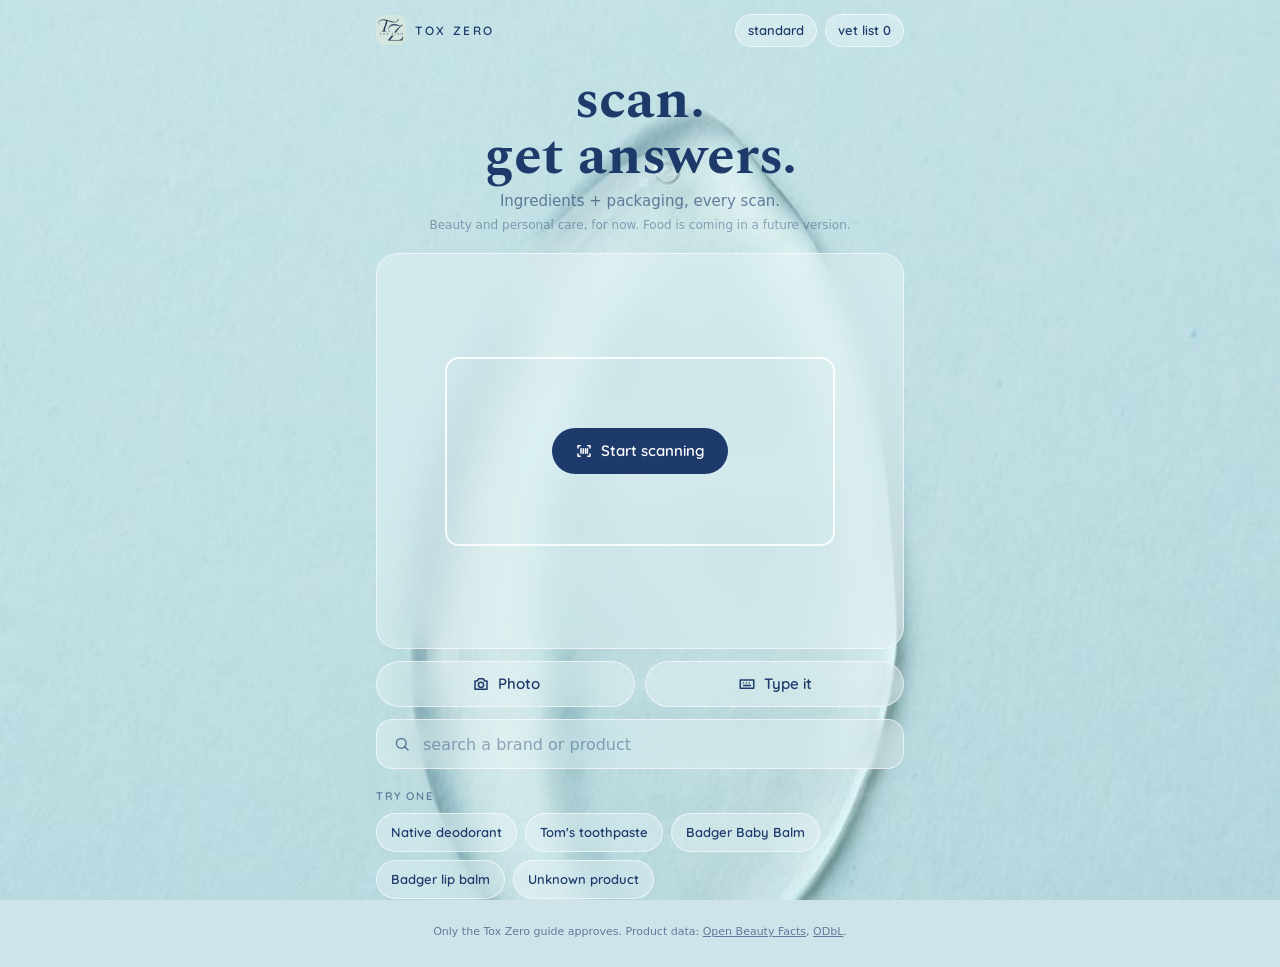
==== index.html @ f51aa3c1 "Deploy 7bb1951" ====
<!doctype html>
<html lang="en">
<head>
<meta charset="utf-8">
<meta name="viewport" content="width=device-width, initial-scale=1, viewport-fit=cover">
<title>Tox Zero Scanner</title>
<meta name="description" content="Scan a beauty product. Ingredients and packaging, every scan, and the swaption if it fails.">
<meta name="robots" content="noindex, nofollow">
<meta name="theme-color" content="#CFE4EA">
<meta name="color-scheme" content="light">
<meta name="apple-mobile-web-app-capable" content="yes">
<meta name="mobile-web-app-capable" content="yes">
<meta name="apple-mobile-web-app-status-bar-style" content="default">
<meta name="apple-mobile-web-app-title" content="Tox Zero">
<link rel="manifest" href="manifest.webmanifest">
<link rel="icon" href="icons/icon-192.png">
<link rel="apple-touch-icon" href="icons/apple-touch-icon.png">
<link rel="stylesheet" href="styles.css?v=12">
</head>
<body>
<svg width="0" height="0" style="position:absolute" aria-hidden="true">
  <symbol id="i-check" viewBox="0 0 24 24"><path d="M5 12.5l4.5 4.5L19 7.5"/></symbol>
  <symbol id="i-x" viewBox="0 0 24 24"><path d="M6.5 6.5l11 11M17.5 6.5l-11 11"/></symbol>
  <symbol id="i-q" viewBox="0 0 24 24"><path d="M9.2 9a3 3 0 1 1 4.3 2.7c-.9.5-1.5 1.1-1.5 2.1v.4M12 18h.01"/></symbol>
  <symbol id="i-warn" viewBox="0 0 24 24"><path d="M12 4.5l8.5 15h-17zM12 10.5v3.5M12 17h.01"/></symbol>
  <symbol id="i-dash" viewBox="0 0 24 24"><path d="M7 12h10"/></symbol>
  <symbol id="i-drop" viewBox="0 0 24 24"><path d="M12 3.5s-6 6.6-6 11a6 6 0 0 0 12 0c0-4.4-6-11-6-11z"/></symbol>
  <symbol id="i-bottle" viewBox="0 0 24 24"><path d="M9.5 3h5M10.5 3v3.5L8 9.5V20a1 1 0 0 0 1 1h6a1 1 0 0 0 1-1V9.5l-2.5-3V3"/></symbol>
  <symbol id="i-owner" viewBox="0 0 24 24"><path d="M4 21V9l8-5 8 5v12M9.5 21v-5h5v5M3 21h18"/></symbol>
  <symbol id="i-camera" viewBox="0 0 24 24"><path d="M4 8h3l2-3h6l2 3h3v11H4z"/><circle cx="12" cy="13" r="3.5"/></symbol>
  <symbol id="i-keys" viewBox="0 0 24 24"><path d="M3 6.5h18v11H3zM7 10.5h.01M11 10.5h.01M15 10.5h.01M7.5 14h9"/></symbol>
  <symbol id="i-search" viewBox="0 0 24 24"><circle cx="11" cy="11" r="6.5"/><path d="M20 20l-4.2-4.2"/></symbol>
  <symbol id="i-arrow" viewBox="0 0 24 24"><path d="M4 12h15M13 6l6 6-6 6"/></symbol>
  <symbol id="i-back" viewBox="0 0 24 24"><path d="M15 6l-6 6 6 6"/></symbol>
  <symbol id="i-info" viewBox="0 0 24 24"><circle cx="12" cy="12" r="9"/><path d="M12 11v5.5M12 7.6h.01"/></symbol>
  <symbol id="i-flask" viewBox="0 0 24 24"><path d="M9.5 3h5M10.5 3v6L5.6 17.6A2.3 2.3 0 0 0 7.6 21h8.8a2.3 2.3 0 0 0 2-3.4L13.5 9V3M7.6 15h8.8"/></symbol>
  <symbol id="i-bolt" viewBox="0 0 24 24"><path d="M13 3 5 14h6l-1 7 8-11h-6l1-7z"/></symbol>
  <symbol id="i-scan" viewBox="0 0 24 24"><path d="M4 8V5h3M17 5h3v3M20 16v3h-3M7 19H4v-3M8 9v6M11 9v6M14 9v6M16.5 9v6"/></symbol>
</svg>

<header class="bar">
  <a class="mark" href="#/" aria-label="Tox Zero Scanner home"><img src="icons/icon-192.png" alt=""><span>TOX ZERO</span></a>
  <nav>
    <a href="#/standard" class="glass">standard</a>
    <a href="#/vet" class="glass">vet list<b id="vetCount">0</b></a>
  </nav>
</header>

<main id="app">
  <section id="home" class="view">
    <h1 class="title">scan.<br>get answers.</h1>
    <p class="sub">Ingredients + packaging, every scan.<br><span class="scope">Beauty and personal care, for now. Food is coming in a future version.</span></p>

    <div class="finder glass" id="finder">
      <video id="video" playsinline muted></video>
      <div class="reticle" aria-hidden="true"></div>
      <button class="pill glass small" id="torchBtn" type="button" hidden aria-label="Flash"><svg class="i"><use href="#i-bolt"/></svg>Flash</button>
      <button class="pill navy" id="startBtn" type="button"><svg class="i"><use href="#i-scan"/></svg>Start scanning</button>
      <button class="pill navy small" id="stopBtn" type="button" hidden>Stop</button>
      <p class="camMsg" id="camMsg" hidden></p>
    </div>

    <div class="row">
      <label class="pill glass" for="photoInput"><svg class="i"><use href="#i-camera"/></svg>Photo</label>
      <input id="photoInput" type="file" accept="image/*" capture="environment" hidden>
      <button class="pill glass" id="typeBtn" type="button"><svg class="i"><use href="#i-keys"/></svg>Type it</button>
    </div>
    <form class="codeForm" id="codeForm" hidden>
      <div class="field glass" style="flex:1"><input id="codeInput" inputmode="numeric" pattern="[0-9 ]*" placeholder="barcode digits" aria-label="Barcode number" autocomplete="off"></div>
      <button class="pill navy" type="submit">Check</button>
    </form>

    <form class="search" id="searchForm" role="search">
      <div class="field glass"><svg class="i"><use href="#i-search"/></svg><input id="searchInput" type="search" placeholder="search a brand or product" aria-label="Search by name" autocomplete="off"></div>
    </form>

    <p class="label">TRY ONE</p>
    <div class="chips demo">
      <button type="button" class="chip glass" data-code="0812154030013">Native deodorant</button>
      <button type="button" class="chip glass" data-code="0077326470176">Tom's toothpaste</button>
      <button type="button" class="chip glass" data-code="0634084028010">Badger Baby Balm</button>
      <button type="button" class="chip glass" data-code="0634084331646">Badger lip balm</button>
      <button type="button" class="chip glass" data-code="0860000424240">Unknown product</button>
    </div>
  </section>

  <section id="panel" class="view" hidden></section>
</main>

<footer class="foot">
  <p>Only the Tox Zero guide approves. Product data: <a href="https://world.openbeautyfacts.org" target="_blank" rel="noopener">Open Beauty Facts</a>, <a href="https://opendatacommons.org/licenses/odbl/1-0/" target="_blank" rel="noopener">ODbL</a>.</p>
</footer>

<div class="sheet" id="sheet" hidden aria-live="polite">
  <div class="grab" id="grab" data-drag aria-label="Pull up for details"><i></i></div>
  <div class="sheet-body" id="sheetBody"></div>
</div>

<div class="info" id="info" hidden>
  <div class="info-card" role="dialog" aria-modal="true">
    <button class="info-x" id="infoClose" type="button" aria-label="Close"><svg class="i"><use href="#i-x"/></svg></button>
    <div id="infoBody"></div>
  </div>
</div>

<div class="busy" id="busy" hidden><span></span></div>

<script src="vendor/zxing-library-0.21.3.min.js"></script>
<script type="module" src="app.js?v=12"></script>
</body>
</html>
---- styles.css ----
/* Tox Zero Scanner — house look (tox-zero-brand skill, DEFAULT LOOK):
   light photo shown raw + see-through frosted glass + navy ink. Quicksand UI, Spectral titles, Garamond names. */
@font-face { font-family: "Spectral"; src: url(fonts/Spectral-Bold.ttf) format("truetype"); font-weight: 700; font-display: swap; }
@font-face { font-family: "Spectral"; src: url(fonts/Spectral-Regular.ttf) format("truetype"); font-weight: 400; font-display: swap; }
@font-face { font-family: "EB Garamond"; src: url(fonts/EBGaramond-Regular.ttf) format("truetype"); font-weight: 400; font-display: swap; }
@font-face { font-family: "Quicksand"; src: url(fonts/Quicksand-Regular.ttf) format("truetype"); font-weight: 400; font-display: swap; }
@font-face { font-family: "Quicksand"; src: url(fonts/Quicksand-Bold.ttf) format("truetype"); font-weight: 700; font-display: swap; }

:root {
  --ink: #1E3A6B;                 /* navy chrome */
  --ink-body: #2A4570;            /* navy body */
  --ink-soft: rgba(30, 58, 107, .62);
  --ink-faint: rgba(30, 58, 107, .42);
  --glass: rgba(255, 255, 255, .30);
  --glass-strong: rgba(255, 255, 255, .46);
  --rim: rgba(255, 255, 255, .58);
  --blur: blur(18px) saturate(1.15);
  --mint: #A9DCC5;                /* yes — from the logo's mint */
  --coral: #FF8E9E;               /* reject — the SKIP coral */
  --pink: #D4A6BD;                /* Andra's pick */
  --display: "Spectral", Georgia, serif;
  --serif: "EB Garamond", Garamond, Georgia, serif;
  --ui: "Quicksand", system-ui, sans-serif;
  color-scheme: light;
}

* { box-sizing: border-box; }
html { -webkit-text-size-adjust: 100%; }
body {
  margin: 0; min-height: 100dvh; color: var(--ink-body); background: #CFE4EA;
  font-family: var(--ui); font-size: 16px; line-height: 1.45;
  padding: env(safe-area-inset-top) 0 env(safe-area-inset-bottom);
}
/* the photo, raw — fixed layer so it works on iOS too */
body::before { content: ""; position: fixed; inset: 0; z-index: -1; background: url(img/bg.jpg) center / cover no-repeat; }
a { color: inherit; }
button, input { font: inherit; color: inherit; }
[hidden] { display: none !important; }
svg.i { width: 1em; height: 1em; flex: none; stroke: currentColor; fill: none; stroke-width: 2; stroke-linecap: round; stroke-linejoin: round; }

.glass { background: var(--glass); -webkit-backdrop-filter: var(--blur); backdrop-filter: var(--blur); border: 1px solid var(--rim); }

/* header */
.bar { display: flex; align-items: center; justify-content: space-between; padding: 14px 16px 4px; max-width: 560px; margin: 0 auto; }
.mark { display: flex; align-items: center; gap: 9px; text-decoration: none; color: var(--ink); }
.mark img { width: 30px; height: 30px; border-radius: 8px; }
.mark span { font-weight: 700; font-size: 12px; letter-spacing: .22em; }
.bar nav { display: flex; gap: 8px; }
.bar nav a { text-decoration: none; color: var(--ink); font-size: 13px; font-weight: 700; padding: 6px 12px; border-radius: 999px; }
.bar nav b { margin-left: 4px; }

main { max-width: 560px; margin: 0 auto; padding: 0 16px 20px; }
.view { animation: rise .25s ease both; }
@keyframes rise { from { opacity: 0; transform: translateY(6px); } }

.title { font-family: var(--display); font-weight: 700; font-size: 56px; line-height: 1; margin: 22px 0 6px; text-align: center; color: var(--ink); }
.sub { text-align: center; color: var(--ink-soft); margin: 0 0 18px; font-size: 15px; }

/* viewfinder */
.finder { position: relative; aspect-ratio: 4 / 3; border-radius: 22px; overflow: hidden; display: grid; place-items: center; }
.finder video { position: absolute; inset: 0; width: 100%; height: 100%; object-fit: cover; opacity: 0; transition: opacity .3s; pointer-events: none; }
.finder.live video { opacity: 1; }
.reticle { position: absolute; inset: 26% 13%; border: 2px solid rgba(255, 255, 255, .85); border-radius: 14px; pointer-events: none; }
.finder #stopBtn { position: absolute; right: 12px; bottom: 12px; }
.finder #torchBtn { position: absolute; right: 12px; top: 12px; }
.finder #torchBtn.on { background: #fff; border-color: transparent; }
.camMsg { position: absolute; left: 14px; right: 14px; bottom: 12px; margin: 0; text-align: center; font-size: 14px; font-weight: 700; color: var(--ink); background: var(--glass-strong); border-radius: 12px; padding: 8px 10px; }

.pill { display: inline-flex; align-items: center; justify-content: center; gap: 8px; min-height: 46px; padding: 0 22px; border-radius: 999px; cursor: pointer; font-weight: 700; font-size: 15px; text-decoration: none; border: 1px solid var(--rim); color: var(--ink); -webkit-tap-highlight-color: transparent; }
.pill.navy { background: var(--ink); color: #fff; border-color: transparent; }
.pill.small { min-height: 36px; padding: 0 14px; font-size: 13px; }
.pill:active { transform: scale(.98); }
.pill svg.i { width: 18px; height: 18px; }

.row { display: grid; grid-template-columns: 1fr 1fr; gap: 10px; margin: 12px 0; }
.codeForm { display: flex; gap: 8px; margin: 0 0 12px; }
.field { display: flex; align-items: center; gap: 10px; min-height: 50px; padding: 0 16px; border-radius: 16px; }
.field svg.i { width: 18px; height: 18px; color: var(--ink-soft); }
.field input { flex: 1; min-width: 0; border: 0; background: none; outline: none; font-size: 16px; color: var(--ink); }
::placeholder { color: var(--ink-faint); }
.search { margin: 2px 0 20px; }

.label { font-size: 11px; font-weight: 700; letter-spacing: .16em; color: var(--ink-soft); margin: 0 0 8px; }
.chips { display: flex; flex-wrap: wrap; gap: 8px; }
.chip { font-size: 13px; font-weight: 700; padding: 9px 14px; border-radius: 999px; cursor: pointer; color: var(--ink); }

/* result hero — Bobby-style photo + stamp */
.back { display: inline-flex; align-items: center; gap: 4px; margin: 6px 0 4px; font-size: 14px; font-weight: 700; color: var(--ink); background: none; border: 0; padding: 6px 0; cursor: pointer; }
.hero { text-align: center; margin: 4px 0 14px; }
.photo { position: relative; width: 132px; height: 132px; margin: 0 auto; border-radius: 50%; padding: 6px; }
.photo img, .photo .ph { width: 100%; height: 100%; border-radius: 50%; object-fit: contain; background: #fff; display: grid; place-items: center; }
.photo .ph { font-family: var(--display); font-weight: 700; font-size: 44px; color: var(--ink-faint); background: rgba(255, 255, 255, .55); }
.stamp { display: inline-flex; align-items: center; gap: 6px; margin-top: -16px; position: relative; padding: 8px 16px; border-radius: 999px; font-weight: 700; font-size: 15px; color: var(--ink); border: 1px solid var(--rim); }
.stamp svg.i { width: 16px; height: 16px; stroke-width: 3; }
.stamp.reject { background: var(--coral); }
.stamp.pick { background: var(--mint); }
.stamp.unvetted { background: var(--glass-strong); -webkit-backdrop-filter: var(--blur); backdrop-filter: var(--blur); }
.hero .brand { margin-top: 12px; font-size: 11px; font-weight: 700; letter-spacing: .16em; text-transform: uppercase; color: var(--ink-soft); }
.hero .name { font-family: var(--serif); font-size: 22px; line-height: 1.2; color: var(--ink); margin-top: 2px; }

/* the three tiles — what's in it, what it's in, who owns it */
.tiles { display: grid; grid-template-columns: repeat(3, 1fr); gap: 8px; margin-bottom: 18px; }
.tile { border-radius: 18px; padding: 12px 8px 12px; text-align: center; display: flex; flex-direction: column; align-items: center; gap: 4px; min-width: 0; }
.tile .k { display: flex; align-items: center; gap: 5px; font-size: 10px; font-weight: 700; letter-spacing: .12em; color: var(--ink-soft); }
.tile .k svg.i { width: 13px; height: 13px; }
.dot { width: 38px; height: 38px; border-radius: 50%; display: grid; place-items: center; margin: 2px 0; }
.dot svg.i { width: 20px; height: 20px; stroke-width: 3; }
.dot.fail { background: var(--coral); color: #fff; }
.dot.pass { background: var(--mint); color: var(--ink); }
.dot.warn { background: #fff; color: var(--ink); border: 2px solid var(--coral); }
.dot.clear { background: rgba(255, 255, 255, .7); color: var(--ink); }
.dot.unknown { background: rgba(255, 255, 255, .45); color: var(--ink-faint); }
.tile .s { font-size: 13px; font-weight: 700; line-height: 1.2; color: var(--ink); overflow-wrap: anywhere; }

/* section headers */
h3.section { font-family: var(--display); font-weight: 700; font-size: 28px; color: var(--ink); margin: 8px 0 2px; }
.section-sub { margin: 0 0 12px; color: var(--ink-soft); font-size: 14px; }

/* Yuka-style: this ✕ → that ✓ */
.versus { display: flex; align-items: center; justify-content: center; gap: 14px; margin: 6px 0 14px; }
.versus .v { position: relative; width: 74px; height: 74px; border-radius: 50%; padding: 4px; }
.versus .v img, .versus .v .ph { width: 100%; height: 100%; border-radius: 50%; object-fit: contain; background: #fff; display: grid; place-items: center; font-family: var(--display); font-weight: 700; color: var(--ink-faint); }
.versus .badge { position: absolute; right: -4px; bottom: -4px; width: 26px; height: 26px; border-radius: 50%; display: grid; place-items: center; border: 2px solid #fff; }
.versus .badge svg.i { width: 14px; height: 14px; stroke-width: 3.5; }
.versus .badge.x { background: var(--coral); color: #fff; }
.versus .badge.ok { background: var(--mint); color: var(--ink); }
.versus .arrow svg.i { width: 30px; height: 30px; color: var(--ink); stroke-width: 2.2; }

/* swaption cards — horizontal, photo first */
.swaps { display: flex; gap: 10px; overflow-x: auto; scroll-snap-type: x mandatory; margin: 0 -16px 18px; padding: 2px 16px 6px; -webkit-overflow-scrolling: touch; scrollbar-width: none; }
.swaps::-webkit-scrollbar { display: none; }
.swap { flex: 0 0 62%; max-width: 240px; scroll-snap-align: start; text-decoration: none; border-radius: 20px; padding: 10px; display: flex; flex-direction: column; gap: 8px; color: var(--ink); }
.swap .pic { position: relative; aspect-ratio: 1 / 1; border-radius: 14px; background: #fff; overflow: hidden; display: grid; place-items: center; }
.swap .pic img { width: 100%; height: 100%; object-fit: contain; }
.swap .pic .ph { font-family: var(--display); font-weight: 700; font-size: 54px; color: var(--ink-faint); }
.swap .ok { position: absolute; left: 8px; top: 8px; display: inline-flex; align-items: center; gap: 4px; padding: 4px 9px; border-radius: 999px; background: var(--mint); font-size: 11px; font-weight: 700; color: var(--ink); }
.swap .ok svg.i { width: 12px; height: 12px; stroke-width: 3.5; }
.swap .heart { position: absolute; right: 8px; bottom: 8px; padding: 4px 9px; border-radius: 999px; background: rgba(255, 255, 255, .85); font-size: 11px; font-weight: 700; color: var(--ink); }
.swap .heart b { color: var(--pink); }
.swap .n { font-family: var(--serif); font-size: 18px; line-height: 1.2; }
.swap .mini { display: flex; gap: 6px; }
.swap .mini span { display: inline-flex; align-items: center; gap: 3px; padding: 3px 7px; border-radius: 999px; background: rgba(255, 255, 255, .55); font-size: 11px; font-weight: 700; }
.swap .mini svg.i { width: 12px; height: 12px; }
.swap .mini .w svg.i:last-child { color: #C99A12; }
.swap .sfoot { display: flex; justify-content: space-between; align-items: center; font-size: 13px; font-weight: 700; }
.swap .go { display: inline-flex; align-items: center; gap: 4px; }

/* why rows — dot + exact name + tag; tap to open */
.why { border-radius: 20px; padding: 6px 14px; margin-bottom: 18px; }
.why details { border-bottom: 1px solid rgba(255, 255, 255, .6); }
.why details:last-child { border-bottom: 0; }
.why summary { list-style: none; display: flex; align-items: center; gap: 10px; padding: 11px 0; cursor: pointer; }
.why summary::-webkit-details-marker { display: none; }
.why .d { width: 10px; height: 10px; border-radius: 50%; flex: none; background: var(--coral); }
.why .d.note { background: #fff; border: 2px solid var(--ink-faint); }
.why .what { flex: 1; min-width: 0; font-weight: 700; color: var(--ink); font-size: 15px; }
.why .tag { font-size: 11px; font-weight: 700; letter-spacing: .08em; color: var(--ink-soft); text-transform: uppercase; white-space: nowrap; }
.why p { margin: 0 0 12px 20px; font-family: var(--serif); font-size: 16px; color: var(--ink-body); }

.pickbox { border-radius: 20px; padding: 14px 16px; margin-bottom: 14px; }
.pickbox p { margin: 0 0 6px; font-family: var(--serif); font-size: 17px; color: var(--ink-body); }
.pickbox .meta { font-size: 13px; font-weight: 700; color: var(--ink-soft); }
.cta { width: 100%; margin: 4px 0 16px; }
.note { text-align: center; font-size: 14px; color: var(--ink-soft); margin: -6px 0 16px; }

details.inci { margin: 0 0 14px; padding: 12px 16px; border-radius: 16px; }
details.inci summary { font-size: 13px; font-weight: 700; cursor: pointer; color: var(--ink); }
details.inci p { font-size: 14px; color: var(--ink-body); margin: 10px 0 0; }
details.inci mark { background: rgba(255, 142, 158, .45); color: var(--ink); border-radius: 4px; padding: 0 2px; }
.attrib { font-size: 11px; color: var(--ink-soft); line-height: 1.5; text-align: center; }

/* lists (search, vet list) */
.list { list-style: none; padding: 0; margin: 0 0 20px; display: grid; gap: 8px; }
.list .item { width: 100%; display: flex; align-items: center; gap: 12px; text-align: left; cursor: pointer; padding: 10px 12px; border-radius: 16px; color: var(--ink); }
.list .thumb { width: 48px; height: 48px; flex: none; border-radius: 12px; background: #fff; object-fit: contain; display: grid; place-items: center; font-family: var(--display); font-weight: 700; color: var(--ink-faint); }
.list .txt { flex: 1; min-width: 0; }
.list .n { display: block; font-family: var(--serif); font-size: 17px; line-height: 1.2; }
.list .m { display: block; font-size: 12px; color: var(--ink-soft); margin-top: 2px; }
.list .ok { width: 24px; height: 24px; border-radius: 50%; background: var(--mint); display: grid; place-items: center; flex: none; }
.list .ok svg.i { width: 13px; height: 13px; stroke-width: 3.5; }
.empty { color: var(--ink-soft); }

.std .lead { text-align: center; color: var(--ink-soft); margin: 0 0 16px; }
.legend { border-radius: 20px; padding: 6px 14px; margin-bottom: 14px; }
.legend div { display: flex; align-items: center; gap: 12px; padding: 10px 0; border-bottom: 1px solid rgba(255, 255, 255, .6); }
.legend div:last-child { border-bottom: 0; }
.legend .dot { width: 32px; height: 32px; margin: 0; }
.legend b { color: var(--ink); display: block; }
.legend span { font-size: 14px; color: var(--ink-soft); }
.stats { display: grid; grid-template-columns: repeat(2, 1fr); gap: 8px; margin: 0 0 18px; }
.stats div { padding: 12px 14px; border-radius: 16px; }
.stats b { display: block; font-family: var(--display); font-size: 28px; line-height: 1.1; color: var(--ink); }
.stats span { font-size: 12px; color: var(--ink-soft); }

.foot { max-width: 560px; margin: 0 auto; padding: 4px 16px 26px; }
.foot p { font-size: 11px; color: var(--ink-soft); margin: 0; line-height: 1.6; text-align: center; }

.busy { position: fixed; inset: 0; background: rgba(255, 255, 255, .25); -webkit-backdrop-filter: blur(6px); backdrop-filter: blur(6px); display: grid; place-items: center; z-index: 9; }
.busy span { width: 34px; height: 34px; border-radius: 50%; border: 3px solid rgba(30, 58, 107, .2); border-top-color: var(--ink); animation: spin .8s linear infinite; }
@keyframes spin { to { transform: rotate(360deg); } }

@media (prefers-reduced-motion: reduce) { * { animation: none !important; transition: none !important; } }

/* ── pull-up result sheet (Yuka pattern, glass) ───────────────────────────── */
:root { --c-red: #FF8E9E; --c-yellow: #F2CF5E; --c-green: #7FCDA9; --lvl-pass: var(--c-green); --lvl-warn: var(--c-yellow); --lvl-clear: var(--c-green); --lvl-fail: var(--c-red); }
.sheet {
  position: fixed; left: 0; right: 0; bottom: 0; z-index: 20; max-width: 560px; margin: 0 auto;
  height: calc(100dvh - 48px - env(safe-area-inset-top)); display: flex; flex-direction: column;
  border-radius: 28px 28px 0 0; border: 1px solid var(--rim); border-bottom: 0;
  background: rgba(255, 255, 255, .58); -webkit-backdrop-filter: blur(26px) saturate(1.2); backdrop-filter: blur(26px) saturate(1.2);
  transition: transform .34s cubic-bezier(.2, .8, .2, 1); will-change: transform;
}
.grab { flex: none; height: 26px; display: grid; place-items: center; cursor: grab; touch-action: none; }
.grab i { width: 44px; height: 5px; border-radius: 3px; background: rgba(30, 58, 107, .28); }
.sheet-body { flex: 1; overflow: hidden; padding: 0 16px calc(28px + env(safe-area-inset-bottom)); overscroll-behavior: contain; }
.sheet.full .sheet-body { overflow-y: auto; -webkit-overflow-scrolling: touch; }

.peek { display: grid; grid-template-columns: 68px 1fr auto; gap: 12px; align-items: center; padding-bottom: 14px; touch-action: none; cursor: grab; }
.peek .img { width: 68px; height: 68px; border-radius: 18px; background: #fff; overflow: hidden; display: grid; place-items: center; }
.peek .img img { width: 100%; height: 100%; object-fit: contain; }
.peek .img .ph { font-family: var(--display); font-weight: 700; font-size: 32px; color: var(--ink-faint); }
.peek .brand { font-size: 10px; font-weight: 700; letter-spacing: .14em; text-transform: uppercase; color: var(--ink-soft); }
.peek .name { font-family: var(--serif); font-size: 19px; line-height: 1.15; color: var(--ink); margin: 1px 0 7px; display: -webkit-box; -webkit-line-clamp: 2; -webkit-box-orient: vertical; overflow: hidden; }
.peek .stamp { margin: 0; padding: 5px 10px; font-size: 12px; white-space: nowrap; }
.ringbox { text-align: center; }
.ring { width: 122px; height: 122px; display: block; overflow: visible; }
.ring .rlabel { font-family: var(--ui); font-weight: 700; font-size: 7.4px; letter-spacing: .5px; fill: var(--ink-soft); }
.ring .seg { fill: none; stroke-width: 11; stroke-linecap: butt; }
.ring .seg.pass { stroke: var(--lvl-pass); } .ring .seg.warn { stroke: var(--lvl-warn); }
.ring .seg.clear { stroke: var(--lvl-clear); } .ring .seg.fail { stroke: var(--lvl-fail); }
.ring .seg.unknown { stroke: rgba(255, 255, 255, .92); }
.ring .glyph { font-family: var(--display); font-weight: 700; font-size: 30px; fill: var(--ink); }
.ringbox .cap { font-size: 11px; font-weight: 700; color: var(--ink-soft); margin-top: -4px; white-space: nowrap; }

/* pillars as bars */
.bars { border-radius: 20px; padding: 6px 14px; margin-bottom: 18px; }
.bar-row { display: grid; grid-template-columns: 22px 1fr 88px 30px; gap: 10px; align-items: center; padding: 11px 0; border-bottom: 1px solid rgba(255, 255, 255, .7); }
.bar-row:last-child { border-bottom: 0; }
.bar-row > svg.i { width: 20px; height: 20px; color: var(--ink); }
.bar-row .lbl { font-weight: 700; font-size: 14px; color: var(--ink); }
.track { height: 8px; border-radius: 6px; background: rgba(30, 58, 107, .08); margin-top: 6px; overflow: hidden; }
.track b { display: block; height: 100%; border-radius: 6px; }
.track.pass b { width: 100%; background: var(--lvl-pass); } .track.warn b { width: 100%; background: var(--lvl-warn); }
.track.clear b { width: 100%; background: var(--lvl-clear); } .track.fail b { width: 100%; background: var(--lvl-fail); }
.track.unknown { background: none; border: 1.5px dashed rgba(30, 58, 107, .25); }
.bar-row .st { font-size: 12px; font-weight: 700; color: var(--ink-soft); text-align: right; max-width: 92px; line-height: 1.2; }
.ibtn { width: 30px; height: 30px; border-radius: 50%; border: 0; background: rgba(255, 255, 255, .6); color: var(--ink); display: grid; place-items: center; cursor: pointer; padding: 0; }
.ibtn svg.i { width: 18px; height: 18px; }

/* ingredient list, Yuka-style rows */
.ing { border-radius: 20px; padding: 2px 14px; margin-bottom: 16px; }
.ing-row { display: grid; grid-template-columns: 1fr 30px; gap: 8px; align-items: center; padding: 10px 0; border-bottom: 1px solid rgba(255, 255, 255, .7); }
.ing-row:last-child { border-bottom: 0; }
.ing-row .nm { font-size: 15px; font-weight: 700; color: var(--ink); line-height: 1.25; overflow-wrap: anywhere; }
.ing-row .lv { display: flex; align-items: center; gap: 6px; font-size: 12px; color: var(--ink-soft); margin-top: 3px; }
.lv i { width: 10px; height: 10px; border-radius: 50%; display: inline-block; flex: none; }
.lv.red i, .mixkey i.red, .irow i.red { background: var(--c-red); }
.lv.yellow i, .mixkey i.yellow, .irow i.yellow { background: var(--c-yellow); }
.lv.green i, .mixkey i.green, .irow i.green { background: var(--c-green); }
.lv.grey i { background: rgba(30, 58, 107, .2); }
.mix { display: flex; gap: 2px; height: 10px; border-radius: 6px; overflow: hidden; margin: 12px 0 6px; }
.mix b.red { background: var(--c-red); } .mix b.yellow { background: var(--c-yellow); } .mix b.green { background: var(--c-green); }
.mixkey { display: flex; flex-wrap: wrap; gap: 4px 14px; font-size: 12px; font-weight: 700; color: var(--ink-soft); margin-bottom: 6px; }
.mixkey span { display: inline-flex; align-items: center; gap: 5px; }
.mixkey i, .irow i { width: 10px; height: 10px; border-radius: 50%; display: inline-block; flex: none; }
.ilist { margin: 6px 0 14px; }
.irow { display: flex; align-items: center; gap: 10px; width: 100%; padding: 9px 2px; border: 0; border-bottom: 1px solid rgba(30, 58, 107, .08); background: none; text-align: left; font-size: 15px; color: var(--ink); }
button.irow { cursor: pointer; font-weight: 700; }
.irow span { flex: 1; min-width: 0; overflow-wrap: anywhere; }
.irow em { font-style: normal; font-size: 11px; font-weight: 700; color: var(--ink-soft); white-space: nowrap; }
.info-back { display: inline-flex; align-items: center; gap: 4px; border: 0; background: none; padding: 0 0 8px; font-size: 13px; font-weight: 700; color: var(--ink); cursor: pointer; }
.info-back svg.i { width: 16px; height: 16px; }
.ing-row.quiet .nm { font-weight: 400; color: var(--ink-body); }
.more-btn { width: 100%; border: 0; background: none; padding: 10px 0 12px; font-weight: 700; font-size: 13px; color: var(--ink); cursor: pointer; }

/* ⓘ info card */
.info { position: fixed; inset: 0; z-index: 30; background: rgba(207, 228, 234, .35); -webkit-backdrop-filter: blur(5px); backdrop-filter: blur(5px); }
.info-card { position: absolute; left: 12px; right: 12px; bottom: calc(14px + env(safe-area-inset-bottom)); max-width: 536px; margin: 0 auto; max-height: 78dvh; overflow-y: auto;
  padding: 20px 18px 18px; border-radius: 26px; border: 1px solid var(--rim);
  background: rgba(255, 255, 255, .78); -webkit-backdrop-filter: blur(26px) saturate(1.2); backdrop-filter: blur(26px) saturate(1.2); animation: rise .22s ease both; }
.info-x { position: absolute; right: 12px; top: 12px; width: 34px; height: 34px; border-radius: 50%; border: 0; background: rgba(30, 58, 107, .08); color: var(--ink); display: grid; place-items: center; cursor: pointer; }
.info-x svg.i { width: 16px; height: 16px; stroke-width: 2.6; }
.info h4 { font-family: var(--display); font-weight: 700; font-size: 26px; line-height: 1.1; color: var(--ink); margin: 0 40px 4px 0; }
.info .tierline { display: flex; align-items: center; gap: 6px; font-size: 12px; font-weight: 700; letter-spacing: .06em; color: var(--ink-soft); margin-bottom: 12px; }
.info .blk { margin: 0 0 12px; }
.info .blk span { display: block; font-size: 10px; font-weight: 700; letter-spacing: .16em; color: var(--ink-soft); margin-bottom: 2px; }
.info .blk p { margin: 0; font-family: var(--serif); font-size: 17px; line-height: 1.35; color: var(--ink-body); }
.info .src { font-size: 11px; color: var(--ink-soft); margin: 4px 0 0; }

/* active (mechanism) tag */
.act { display: inline-flex; align-items: center; gap: 3px; margin-left: 6px; padding: 1px 7px 1px 5px; border-radius: 999px; background: rgba(30, 58, 107, .08); color: var(--ink); font-size: 10px; font-weight: 700; letter-spacing: .08em; text-transform: uppercase; vertical-align: 2px; }
.act svg.i { width: 11px; height: 11px; }
.tierline .act { margin: 0 4px 0 0; }
.irow small { display: block; font-size: 12px; font-weight: 400; color: var(--ink-soft); margin-top: 2px; }
.irow > .act { flex: none; margin: 0; padding: 4px; }

/* "help us vet it" */
.helpvet { border-radius: 20px; padding: 14px 16px; margin: 0 0 18px; display: grid; gap: 6px; }
.helpvet b { font-family: var(--display); font-size: 22px; color: var(--ink); display: flex; align-items: center; gap: 6px; }
.helpvet b svg.i { width: 18px; height: 18px; }
.helpvet span { font-family: var(--serif); font-size: 16px; color: var(--ink-body); }
.helpvet .pill { margin-top: 6px; }
.checked { display: flex; flex-wrap: wrap; align-items: center; gap: 4px 6px; font-size: 12px; font-weight: 700; color: var(--ink); margin: -6px 0 12px; }
.checked svg.i { width: 14px; height: 14px; color: #3E9C74; }
.checked span { flex-basis: 100%; font-weight: 400; color: var(--ink-soft); }
.intake .hint { font-size: 12px; color: var(--ink-soft); margin: 0 0 12px; }
.intake .shots { display: grid; grid-template-columns: 1fr 1fr; gap: 10px; margin-bottom: 12px; }
.shot { position: relative; aspect-ratio: 1 / 1; border-radius: 16px; display: grid; place-items: center; overflow: hidden; cursor: pointer; }
.shot img { position: absolute; inset: 0; width: 100%; height: 100%; object-fit: cover; display: none; }
.shot.has img { display: block; }
.shot span { position: relative; display: inline-flex; align-items: center; gap: 6px; font-size: 13px; font-weight: 700; color: var(--ink); background: rgba(255, 255, 255, .7); padding: 6px 10px; border-radius: 999px; }
.shot span svg.i { width: 16px; height: 16px; }
.fld { display: grid; gap: 4px; font-size: 12px; font-weight: 700; letter-spacing: .04em; color: var(--ink-soft); margin-bottom: 10px; }
.fld em { font-style: normal; font-weight: 400; }
.fld input, .fld textarea { font-size: 16px; color: var(--ink); padding: 10px 12px; border-radius: 12px; border: 1px solid var(--rim); background: rgba(255, 255, 255, .6); outline: none; font-family: var(--ui); }
.intake .q { font-size: 12px; font-weight: 700; letter-spacing: .04em; color: var(--ink-soft); margin: 2px 0 6px; }
.intake .chips { margin-bottom: 12px; }
.intake .chip { position: relative; }
.intake .chip input { position: absolute; opacity: 0; pointer-events: none; }
.intake .chip:has(input:checked) { background: var(--ink); color: #fff; border-color: transparent; }
.intake .tick { display: flex; align-items: center; gap: 10px; font-size: 14px; font-weight: 700; color: var(--ink); margin: 2px 0 12px; cursor: pointer; }
.intake .tick input { width: 20px; height: 20px; margin: 0; accent-color: var(--ink); }

.toast { position: fixed; left: 50%; top: calc(12px + env(safe-area-inset-top)); transform: translateX(-50%); z-index: 40; padding: 10px 16px; border-radius: 999px; font-size: 14px; font-weight: 700; color: var(--ink); text-decoration: none; background: rgba(255, 255, 255, .8); animation: rise .25s ease both; white-space: nowrap; }

.scope { display: inline-block; margin-top: 4px; font-size: 12px; color: var(--ink-faint); }
.helpvet .pill.glass { background: rgba(255, 255, 255, .5); }
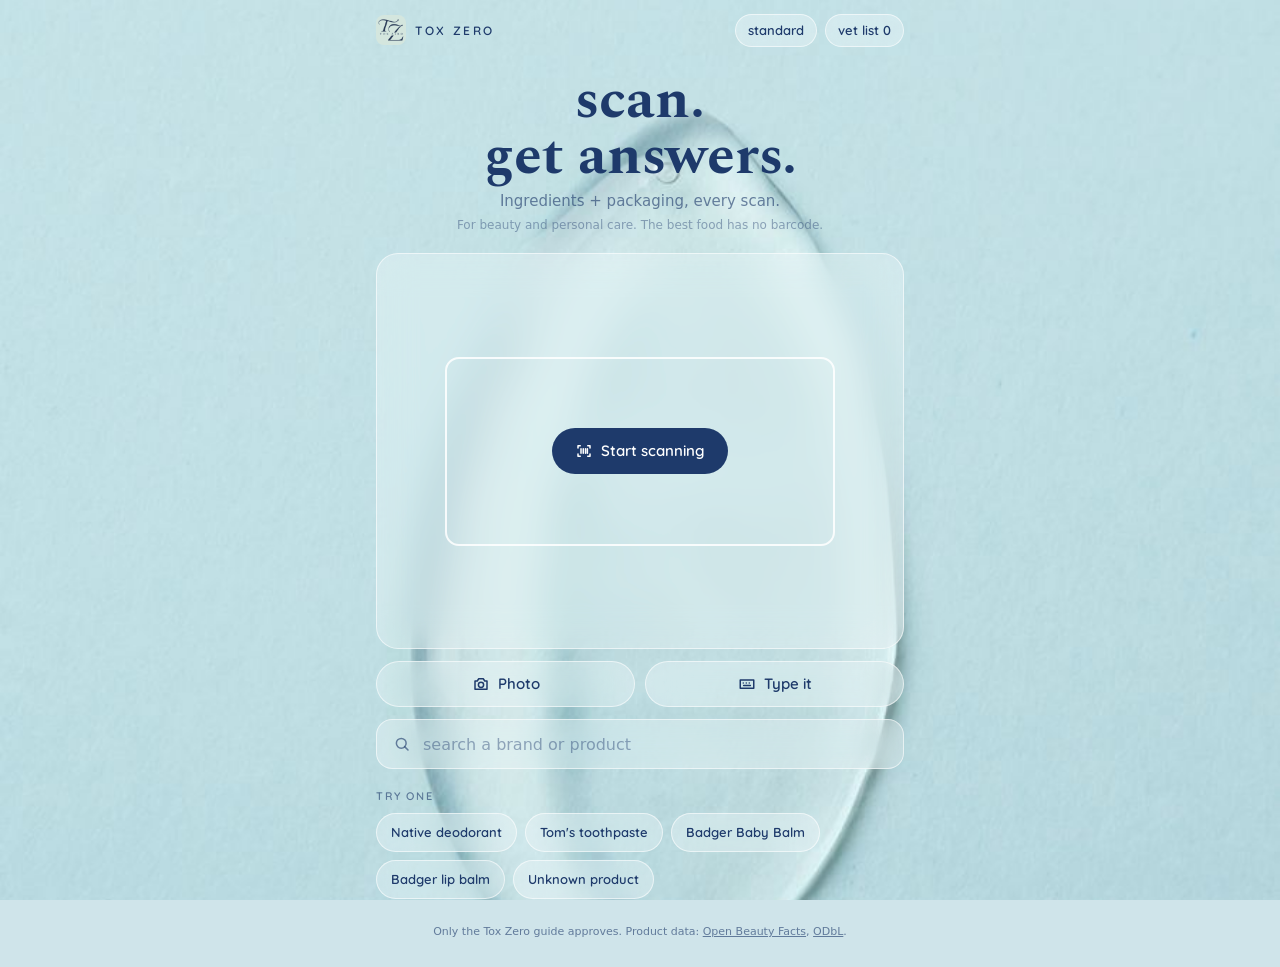
==== commit b64e920a: "Deploy da9648e" ====
--- a/index.html
+++ b/index.html
@@ -49,7 +49,7 @@
 <main id="app">
   <section id="home" class="view">
     <h1 class="title">scan.<br>get answers.</h1>
-    <p class="sub">Ingredients + packaging, every scan.<br><span class="scope">Beauty and personal care, for now. Food is coming in a future version.</span></p>
+    <p class="sub">Ingredients + packaging, every scan.<br><span class="scope">For beauty and personal care. The best food has no barcode.</span></p>
 
     <div class="finder glass" id="finder">
       <video id="video" playsinline muted></video>
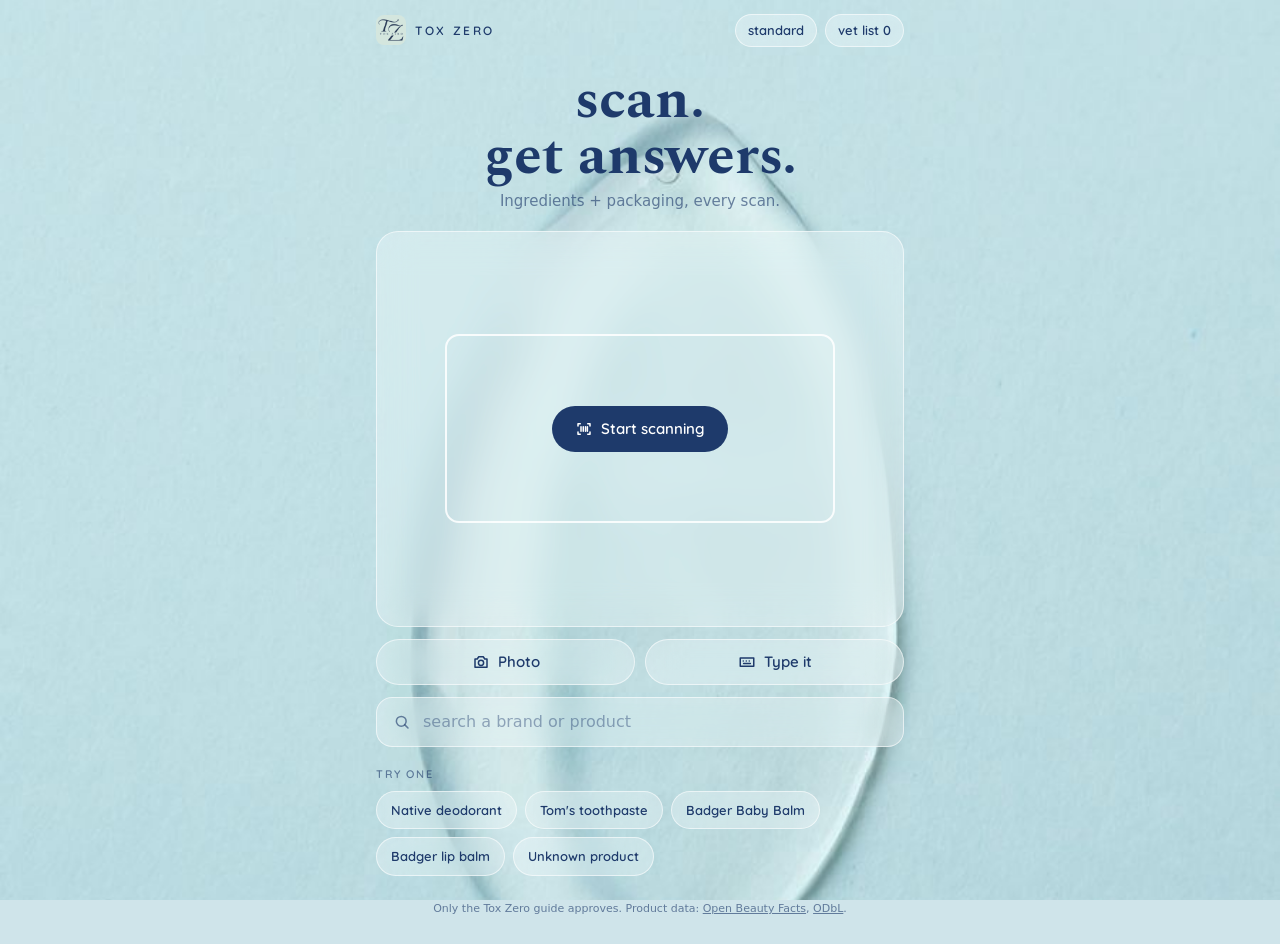
==== commit 4ac561d3: "Deploy c092aa7" ====
--- a/index.html
+++ b/index.html
@@ -49,7 +49,7 @@
 <main id="app">
   <section id="home" class="view">
     <h1 class="title">scan.<br>get answers.</h1>
-    <p class="sub">Ingredients + packaging, every scan.<br><span class="scope">For beauty and personal care. The best food has no barcode.</span></p>
+    <p class="sub">Ingredients + packaging, every scan.</p>
 
     <div class="finder glass" id="finder">
       <video id="video" playsinline muted></video>
--- a/styles.css
+++ b/styles.css
@@ -325,3 +325,9 @@
 
 .scope { display: inline-block; margin-top: 4px; font-size: 12px; color: var(--ink-faint); }
 .helpvet .pill.glass { background: rgba(255, 255, 255, .5); }
+
+/* food: one quiet line */
+.foodline { text-align: center; padding: 18px 8px 8px; }
+.foodline .big { font-family: var(--display); font-weight: 700; font-size: 24px; color: var(--ink); margin: 0 0 4px; }
+.foodline p { margin: 0; font-size: 13px; color: var(--ink-soft); }
+.textlink { margin-top: 14px; border: 0; background: none; padding: 4px; font-size: 12px; font-weight: 700; color: var(--ink-soft); text-decoration: underline; cursor: pointer; }
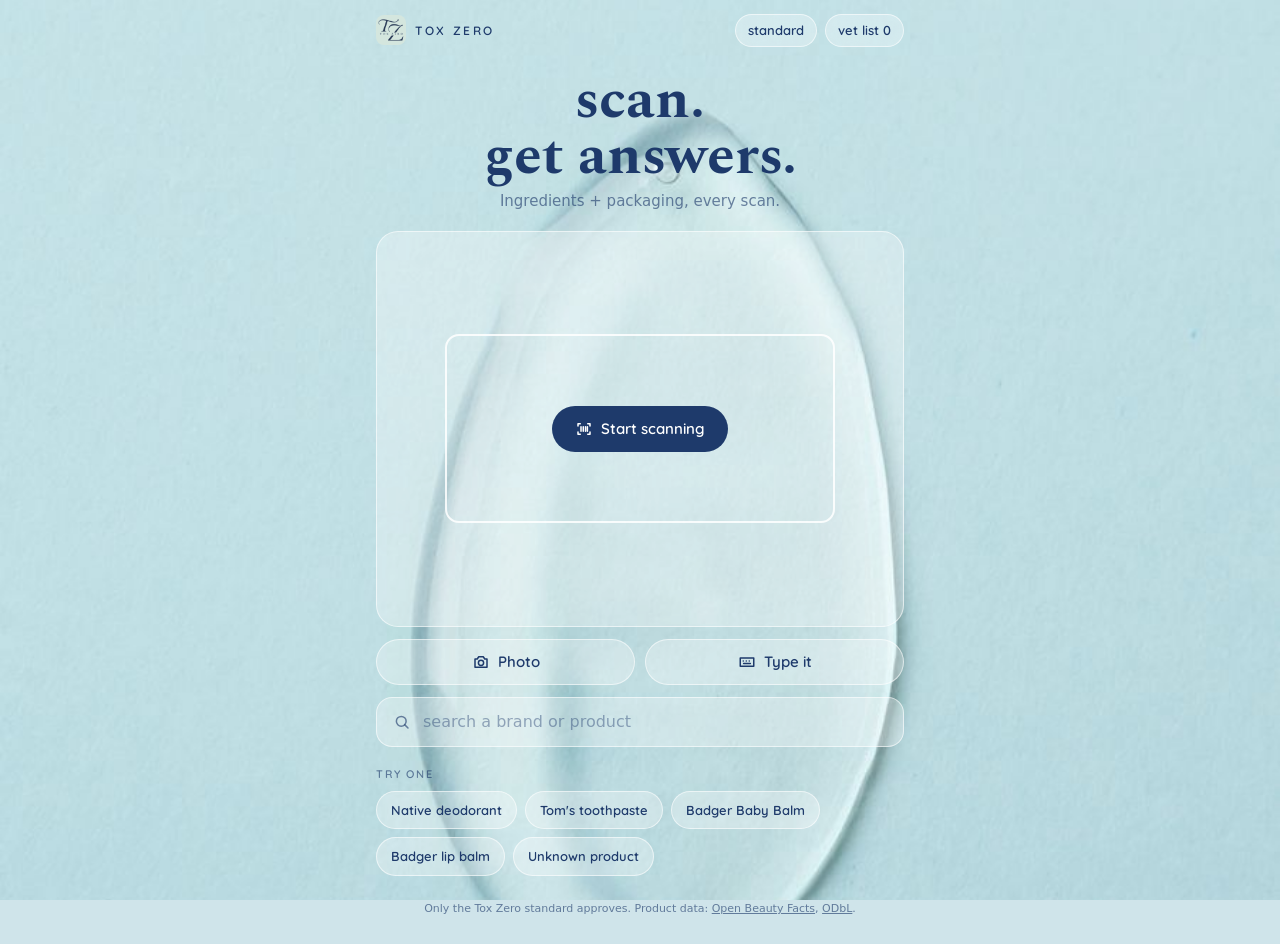
==== commit c99750ad: "Deploy 141ba41" ====
--- a/index.html
+++ b/index.html
@@ -88,7 +88,7 @@
 </main>
 
 <footer class="foot">
-  <p>Only the Tox Zero guide approves. Product data: <a href="https://world.openbeautyfacts.org" target="_blank" rel="noopener">Open Beauty Facts</a>, <a href="https://opendatacommons.org/licenses/odbl/1-0/" target="_blank" rel="noopener">ODbL</a>.</p>
+  <p>Only the Tox Zero standard approves. Product data: <a href="https://world.openbeautyfacts.org" target="_blank" rel="noopener">Open Beauty Facts</a>, <a href="https://opendatacommons.org/licenses/odbl/1-0/" target="_blank" rel="noopener">ODbL</a>.</p>
 </footer>
 
 <div class="sheet" id="sheet" hidden aria-live="polite">
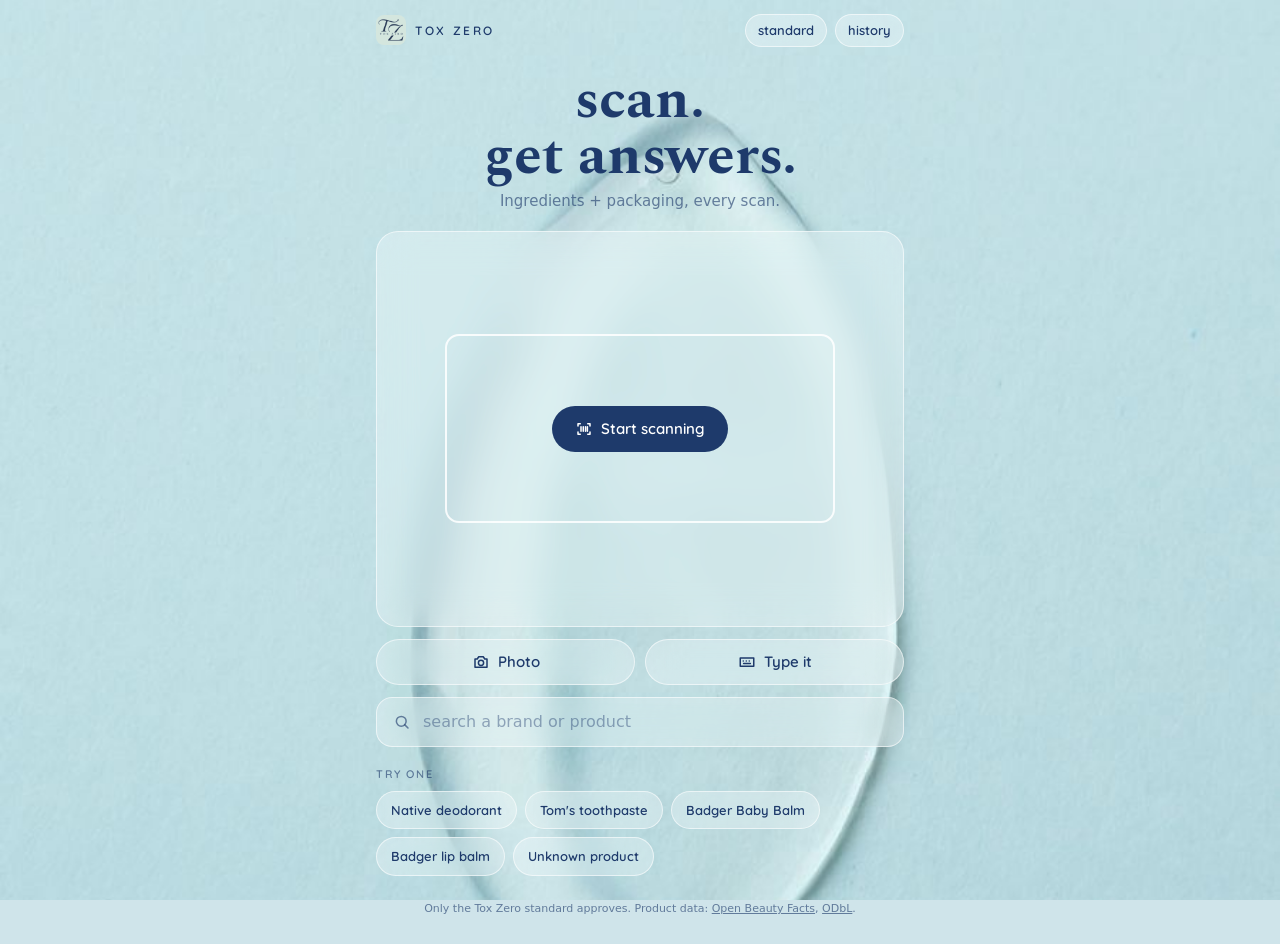
==== commit 335f83a8: "Deploy 487b694" ====
--- a/index.html
+++ b/index.html
@@ -42,7 +42,7 @@
   <a class="mark" href="#/" aria-label="Tox Zero Scanner home"><img src="icons/icon-192.png" alt=""><span>TOX ZERO</span></a>
   <nav>
     <a href="#/standard" class="glass">standard</a>
-    <a href="#/vet" class="glass">vet list<b id="vetCount">0</b></a>
+    <a href="#/history" class="glass">history</a>
   </nav>
 </header>
 
--- a/styles.css
+++ b/styles.css
@@ -331,3 +331,8 @@
 .foodline .big { font-family: var(--display); font-weight: 700; font-size: 24px; color: var(--ink); margin: 0 0 4px; }
 .foodline p { margin: 0; font-size: 13px; color: var(--ink-soft); }
 .textlink { margin-top: 14px; border: 0; background: none; padding: 4px; font-size: 12px; font-weight: 700; color: var(--ink-soft); text-decoration: underline; cursor: pointer; }
+
+/* history verdict chips */
+.vchip { display: inline-flex; align-items: center; gap: 3px; flex: none; padding: 4px 8px; border-radius: 999px; font-size: 11px; font-weight: 700; color: var(--ink); border: 1px solid var(--rim); }
+.vchip svg.i { width: 11px; height: 11px; stroke-width: 3.2; }
+.vchip.pick { background: var(--mint); } .vchip.reject { background: var(--coral); } .vchip.unvetted { background: rgba(255, 255, 255, .6); }
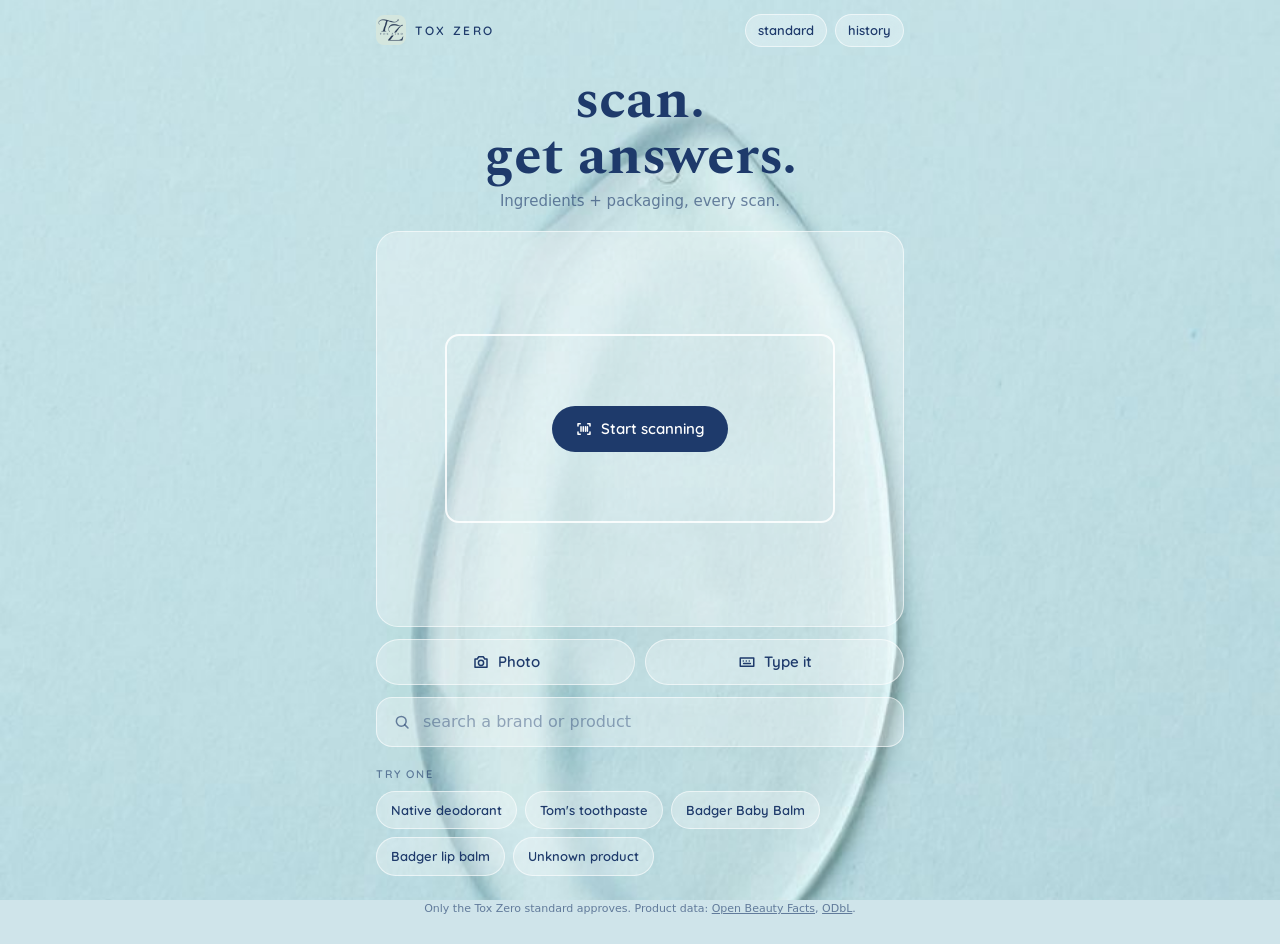
==== commit d8038744: "Deploy 1b1d2f6" ====
--- a/index.html
+++ b/index.html
@@ -15,7 +15,7 @@
 <link rel="manifest" href="manifest.webmanifest">
 <link rel="icon" href="icons/icon-192.png">
 <link rel="apple-touch-icon" href="icons/apple-touch-icon.png">
-<link rel="stylesheet" href="styles.css?v=12">
+<link rel="stylesheet" href="styles.css?v=1b1d2f6">
 </head>
 <body>
 <svg width="0" height="0" style="position:absolute" aria-hidden="true">
@@ -106,6 +106,6 @@
 <div class="busy" id="busy" hidden><span></span></div>
 
 <script src="vendor/zxing-library-0.21.3.min.js"></script>
-<script type="module" src="app.js?v=12"></script>
+<script type="module" src="app.js?v=1b1d2f6"></script>
 </body>
 </html>
--- a/styles.css
+++ b/styles.css
@@ -336,3 +336,15 @@
 .vchip { display: inline-flex; align-items: center; gap: 3px; flex: none; padding: 4px 8px; border-radius: 999px; font-size: 11px; font-weight: 700; color: var(--ink); border: 1px solid var(--rim); }
 .vchip svg.i { width: 11px; height: 11px; stroke-width: 3.2; }
 .vchip.pick { background: var(--mint); } .vchip.reject { background: var(--coral); } .vchip.unvetted { background: rgba(255, 255, 255, .6); }
+
+/* pillars: the status word IS the colour (no bars) */
+.bar-row { grid-template-columns: 22px 1fr auto 30px; }
+.spill { padding: 5px 11px; border-radius: 999px; font-size: 12px; font-weight: 700; color: var(--ink); white-space: nowrap; max-width: 160px; overflow: hidden; text-overflow: ellipsis; }
+.spill.fail { background: var(--c-red); } .spill.warn { background: var(--c-yellow); }
+.spill.pass, .spill.clear { background: var(--c-green); }
+.spill.unknown { background: rgba(255, 255, 255, .55); color: var(--ink-soft); border: 1px dashed rgba(30, 58, 107, .25); }
+
+.fnx { color: var(--ink-soft); }
+.fnl { list-style: none; margin: 4px 0 0; padding: 0; display: grid; gap: 6px; }
+.fnl li { font-family: var(--serif); font-size: 16px; color: var(--ink-body); line-height: 1.35; }
+.fnl b { font-family: var(--ui); font-size: 13px; color: var(--ink); text-transform: capitalize; margin-right: 4px; }
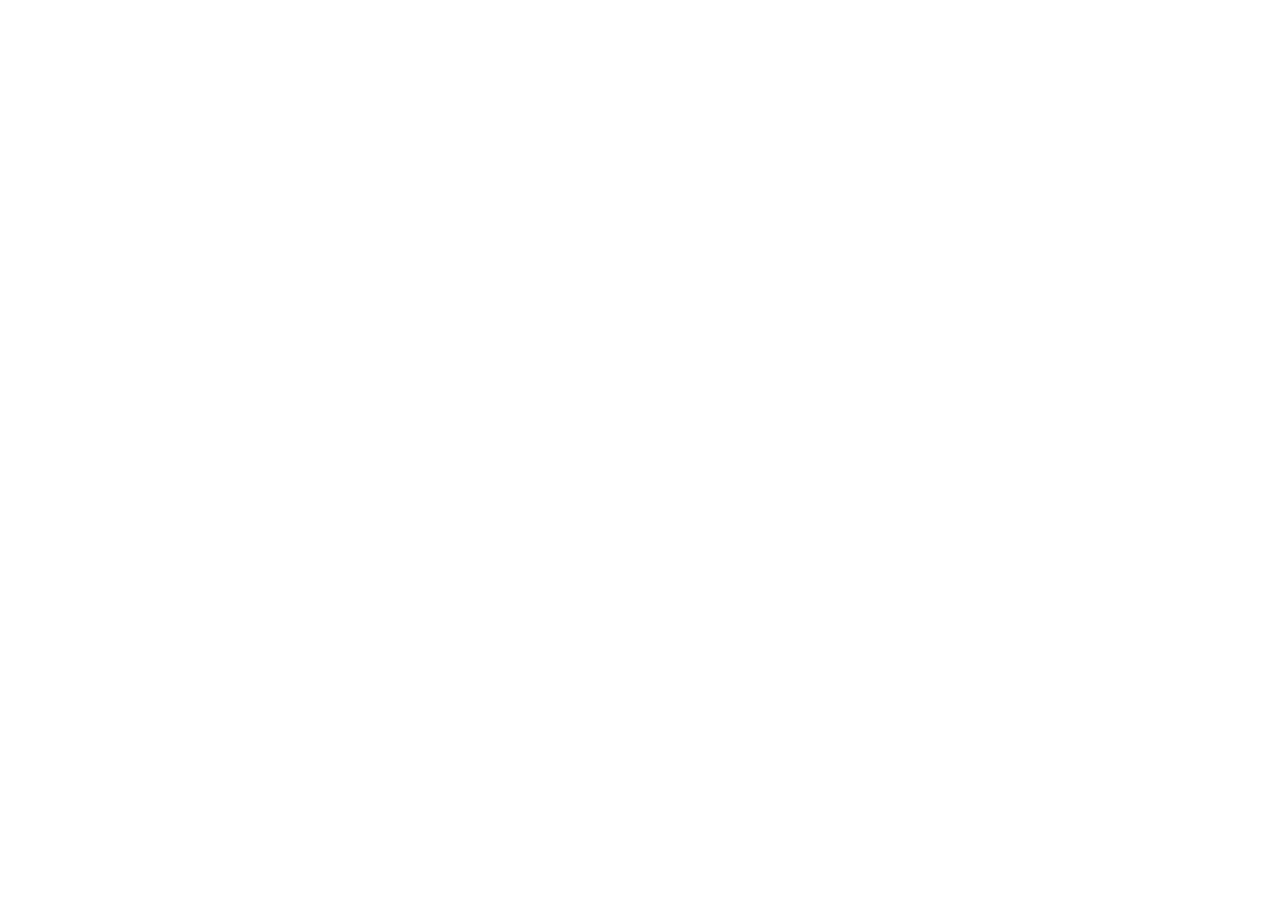
==== commit 2b5f4d1d: "Moved to scan.toxzero.org: forward the old address" ====
--- a/index.html
+++ b/index.html
@@ -1,111 +1,11 @@
 <!doctype html>
-<html lang="en">
-<head>
-<meta charset="utf-8">
-<meta name="viewport" content="width=device-width, initial-scale=1, viewport-fit=cover">
+<html lang="en"><head><meta charset="utf-8">
+<meta name="viewport" content="width=device-width, initial-scale=1">
+<meta name="robots" content="noindex, nofollow">
 <title>Tox Zero Scanner</title>
-<meta name="description" content="Scan a beauty product. Ingredients and packaging, every scan, and the swaption if it fails.">
-<meta name="robots" content="noindex, nofollow">
-<meta name="theme-color" content="#CFE4EA">
-<meta name="color-scheme" content="light">
-<meta name="apple-mobile-web-app-capable" content="yes">
-<meta name="mobile-web-app-capable" content="yes">
-<meta name="apple-mobile-web-app-status-bar-style" content="default">
-<meta name="apple-mobile-web-app-title" content="Tox Zero">
-<link rel="manifest" href="manifest.webmanifest">
-<link rel="icon" href="icons/icon-192.png">
-<link rel="apple-touch-icon" href="icons/apple-touch-icon.png">
-<link rel="stylesheet" href="styles.css?v=1b1d2f6">
-</head>
-<body>
-<svg width="0" height="0" style="position:absolute" aria-hidden="true">
-  <symbol id="i-check" viewBox="0 0 24 24"><path d="M5 12.5l4.5 4.5L19 7.5"/></symbol>
-  <symbol id="i-x" viewBox="0 0 24 24"><path d="M6.5 6.5l11 11M17.5 6.5l-11 11"/></symbol>
-  <symbol id="i-q" viewBox="0 0 24 24"><path d="M9.2 9a3 3 0 1 1 4.3 2.7c-.9.5-1.5 1.1-1.5 2.1v.4M12 18h.01"/></symbol>
-  <symbol id="i-warn" viewBox="0 0 24 24"><path d="M12 4.5l8.5 15h-17zM12 10.5v3.5M12 17h.01"/></symbol>
-  <symbol id="i-dash" viewBox="0 0 24 24"><path d="M7 12h10"/></symbol>
-  <symbol id="i-drop" viewBox="0 0 24 24"><path d="M12 3.5s-6 6.6-6 11a6 6 0 0 0 12 0c0-4.4-6-11-6-11z"/></symbol>
-  <symbol id="i-bottle" viewBox="0 0 24 24"><path d="M9.5 3h5M10.5 3v3.5L8 9.5V20a1 1 0 0 0 1 1h6a1 1 0 0 0 1-1V9.5l-2.5-3V3"/></symbol>
-  <symbol id="i-owner" viewBox="0 0 24 24"><path d="M4 21V9l8-5 8 5v12M9.5 21v-5h5v5M3 21h18"/></symbol>
-  <symbol id="i-camera" viewBox="0 0 24 24"><path d="M4 8h3l2-3h6l2 3h3v11H4z"/><circle cx="12" cy="13" r="3.5"/></symbol>
-  <symbol id="i-keys" viewBox="0 0 24 24"><path d="M3 6.5h18v11H3zM7 10.5h.01M11 10.5h.01M15 10.5h.01M7.5 14h9"/></symbol>
-  <symbol id="i-search" viewBox="0 0 24 24"><circle cx="11" cy="11" r="6.5"/><path d="M20 20l-4.2-4.2"/></symbol>
-  <symbol id="i-arrow" viewBox="0 0 24 24"><path d="M4 12h15M13 6l6 6-6 6"/></symbol>
-  <symbol id="i-back" viewBox="0 0 24 24"><path d="M15 6l-6 6 6 6"/></symbol>
-  <symbol id="i-info" viewBox="0 0 24 24"><circle cx="12" cy="12" r="9"/><path d="M12 11v5.5M12 7.6h.01"/></symbol>
-  <symbol id="i-flask" viewBox="0 0 24 24"><path d="M9.5 3h5M10.5 3v6L5.6 17.6A2.3 2.3 0 0 0 7.6 21h8.8a2.3 2.3 0 0 0 2-3.4L13.5 9V3M7.6 15h8.8"/></symbol>
-  <symbol id="i-bolt" viewBox="0 0 24 24"><path d="M13 3 5 14h6l-1 7 8-11h-6l1-7z"/></symbol>
-  <symbol id="i-scan" viewBox="0 0 24 24"><path d="M4 8V5h3M17 5h3v3M20 16v3h-3M7 19H4v-3M8 9v6M11 9v6M14 9v6M16.5 9v6"/></symbol>
-</svg>
-
-<header class="bar">
-  <a class="mark" href="#/" aria-label="Tox Zero Scanner home"><img src="icons/icon-192.png" alt=""><span>TOX ZERO</span></a>
-  <nav>
-    <a href="#/standard" class="glass">standard</a>
-    <a href="#/history" class="glass">history</a>
-  </nav>
-</header>
-
-<main id="app">
-  <section id="home" class="view">
-    <h1 class="title">scan.<br>get answers.</h1>
-    <p class="sub">Ingredients + packaging, every scan.</p>
-
-    <div class="finder glass" id="finder">
-      <video id="video" playsinline muted></video>
-      <div class="reticle" aria-hidden="true"></div>
-      <button class="pill glass small" id="torchBtn" type="button" hidden aria-label="Flash"><svg class="i"><use href="#i-bolt"/></svg>Flash</button>
-      <button class="pill navy" id="startBtn" type="button"><svg class="i"><use href="#i-scan"/></svg>Start scanning</button>
-      <button class="pill navy small" id="stopBtn" type="button" hidden>Stop</button>
-      <p class="camMsg" id="camMsg" hidden></p>
-    </div>
-
-    <div class="row">
-      <label class="pill glass" for="photoInput"><svg class="i"><use href="#i-camera"/></svg>Photo</label>
-      <input id="photoInput" type="file" accept="image/*" capture="environment" hidden>
-      <button class="pill glass" id="typeBtn" type="button"><svg class="i"><use href="#i-keys"/></svg>Type it</button>
-    </div>
-    <form class="codeForm" id="codeForm" hidden>
-      <div class="field glass" style="flex:1"><input id="codeInput" inputmode="numeric" pattern="[0-9 ]*" placeholder="barcode digits" aria-label="Barcode number" autocomplete="off"></div>
-      <button class="pill navy" type="submit">Check</button>
-    </form>
-
-    <form class="search" id="searchForm" role="search">
-      <div class="field glass"><svg class="i"><use href="#i-search"/></svg><input id="searchInput" type="search" placeholder="search a brand or product" aria-label="Search by name" autocomplete="off"></div>
-    </form>
-
-    <p class="label">TRY ONE</p>
-    <div class="chips demo">
-      <button type="button" class="chip glass" data-code="0812154030013">Native deodorant</button>
-      <button type="button" class="chip glass" data-code="0077326470176">Tom's toothpaste</button>
-      <button type="button" class="chip glass" data-code="0634084028010">Badger Baby Balm</button>
-      <button type="button" class="chip glass" data-code="0634084331646">Badger lip balm</button>
-      <button type="button" class="chip glass" data-code="0860000424240">Unknown product</button>
-    </div>
-  </section>
-
-  <section id="panel" class="view" hidden></section>
-</main>
-
-<footer class="foot">
-  <p>Only the Tox Zero standard approves. Product data: <a href="https://world.openbeautyfacts.org" target="_blank" rel="noopener">Open Beauty Facts</a>, <a href="https://opendatacommons.org/licenses/odbl/1-0/" target="_blank" rel="noopener">ODbL</a>.</p>
-</footer>
-
-<div class="sheet" id="sheet" hidden aria-live="polite">
-  <div class="grab" id="grab" data-drag aria-label="Pull up for details"><i></i></div>
-  <div class="sheet-body" id="sheetBody"></div>
-</div>
-
-<div class="info" id="info" hidden>
-  <div class="info-card" role="dialog" aria-modal="true">
-    <button class="info-x" id="infoClose" type="button" aria-label="Close"><svg class="i"><use href="#i-x"/></svg></button>
-    <div id="infoBody"></div>
-  </div>
-</div>
-
-<div class="busy" id="busy" hidden><span></span></div>
-
-<script src="vendor/zxing-library-0.21.3.min.js"></script>
-<script type="module" src="app.js?v=1b1d2f6"></script>
-</body>
-</html>
+<link rel="canonical" href="https://scan.toxzero.org/">
+<script>location.replace("https://scan.toxzero.org/" + location.hash)</script>
+<meta http-equiv="refresh" content="1; url=https://scan.toxzero.org/">
+</head><body style="font:16px system-ui;padding:24px;color:#1E3A6B;background:#CFE4EA">
+<p>The Tox Zero Scanner lives at <a href="https://scan.toxzero.org/">scan.toxzero.org</a> now.</p>
+</body></html>
